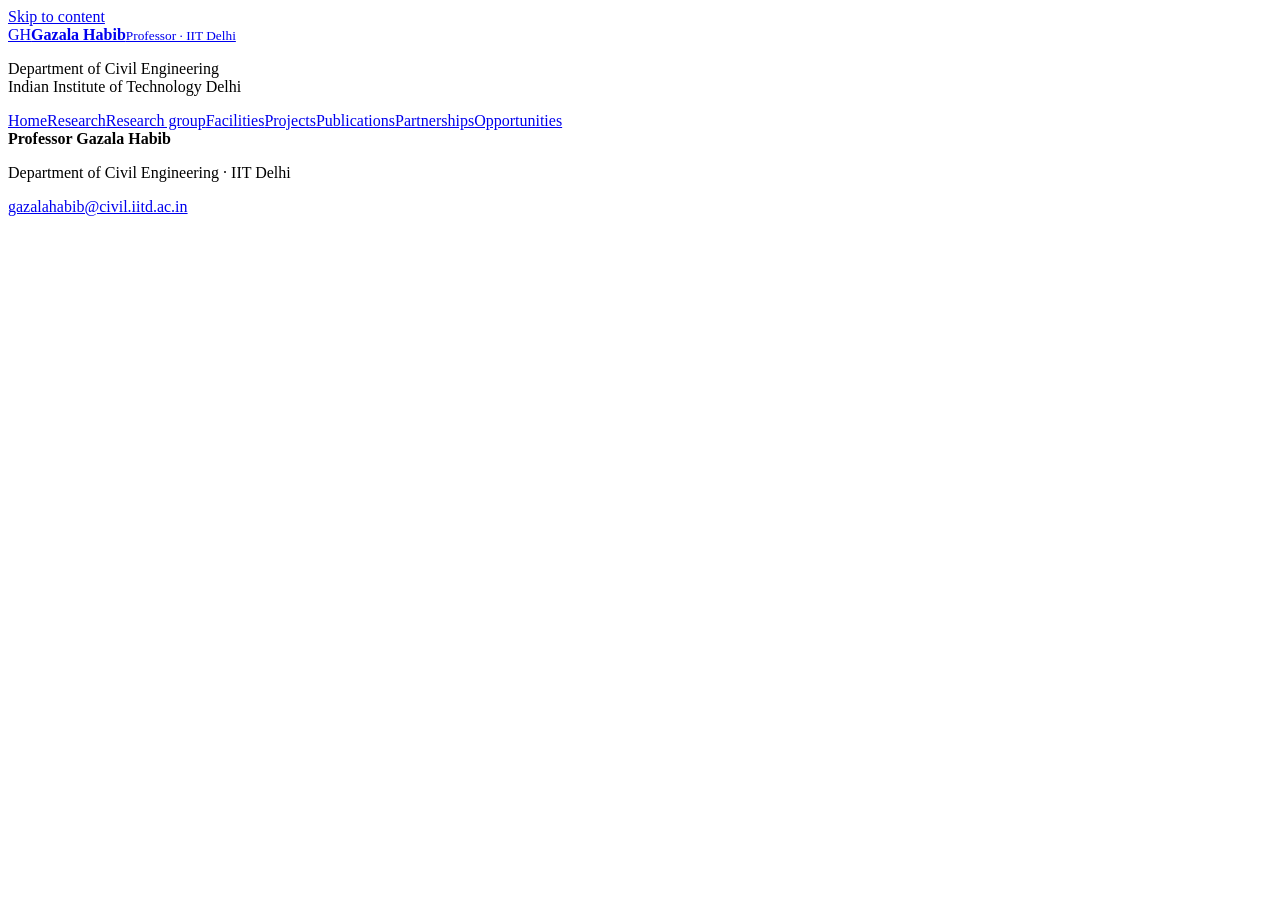
==== index.html @ dbd98998 "Add files via upload" ====
<!doctype html>
<html lang="en">
<head>
  <meta charset="utf-8">
  <meta name="viewport" content="width=device-width, initial-scale=1">
  <title>Professor Gazala Habib | Gazala Habib · IIT Delhi</title>
  <meta name="description" content="Professor Gazala Habib at IIT Delhi: biography, academic profile and contact information.">
  <meta name="theme-color" content="#123f49">
  <link rel="icon" href="assets/favicon.svg" type="image/svg+xml">
  <link rel="stylesheet" href="assets/css/styles.css">
  <script defer src="data/site.js"></script>
  <script defer src="assets/js/app.js"></script>
</head>
<body data-page="index">
  <a class="skip-link" href="#main">Skip to content</a>
  <header class="site-header">
    <div class="wrap masthead">
      <a class="brand" href="index.html" aria-label="Gazala Habib home"><span class="monogram" aria-hidden="true">GH</span><span><strong>Gazala Habib</strong><small>Professor · IIT Delhi</small></span></a>
      <p class="institution">Department of Civil Engineering<br>Indian Institute of Technology Delhi</p>
    </div>
    <div class="nav-strip"><nav class="wrap navigation" aria-label="Main navigation"><a href="index.html" aria-current="page">Home</a><a href="research.html">Research</a><a href="group.html">Research group</a><a href="facilities.html">Facilities</a><a href="projects.html">Projects</a><a href="publications.html">Publications</a><a href="partnerships.html">Partnerships</a><a href="opportunities.html">Opportunities</a></nav></div>
  </header>
  <main id="main" class="wrap" tabindex="-1">
    
    <div id="page-content"></div>
    <noscript><p class="notice">JavaScript is required to display the publication and research data in this static website. Please enable it, or visit <a href="https://web.iitd.ac.in/~gazala/">Professor Habib’s official faculty profile</a>.</p></noscript>
  </main>
  <footer class="site-footer"><div class="wrap footer-inner"><div><strong>Professor Gazala Habib</strong><p>Department of Civil Engineering · IIT Delhi</p></div><a href="mailto:gazalahabib@civil.iitd.ac.in">gazalahabib@civil.iitd.ac.in</a></div></footer>
</body>
</html>
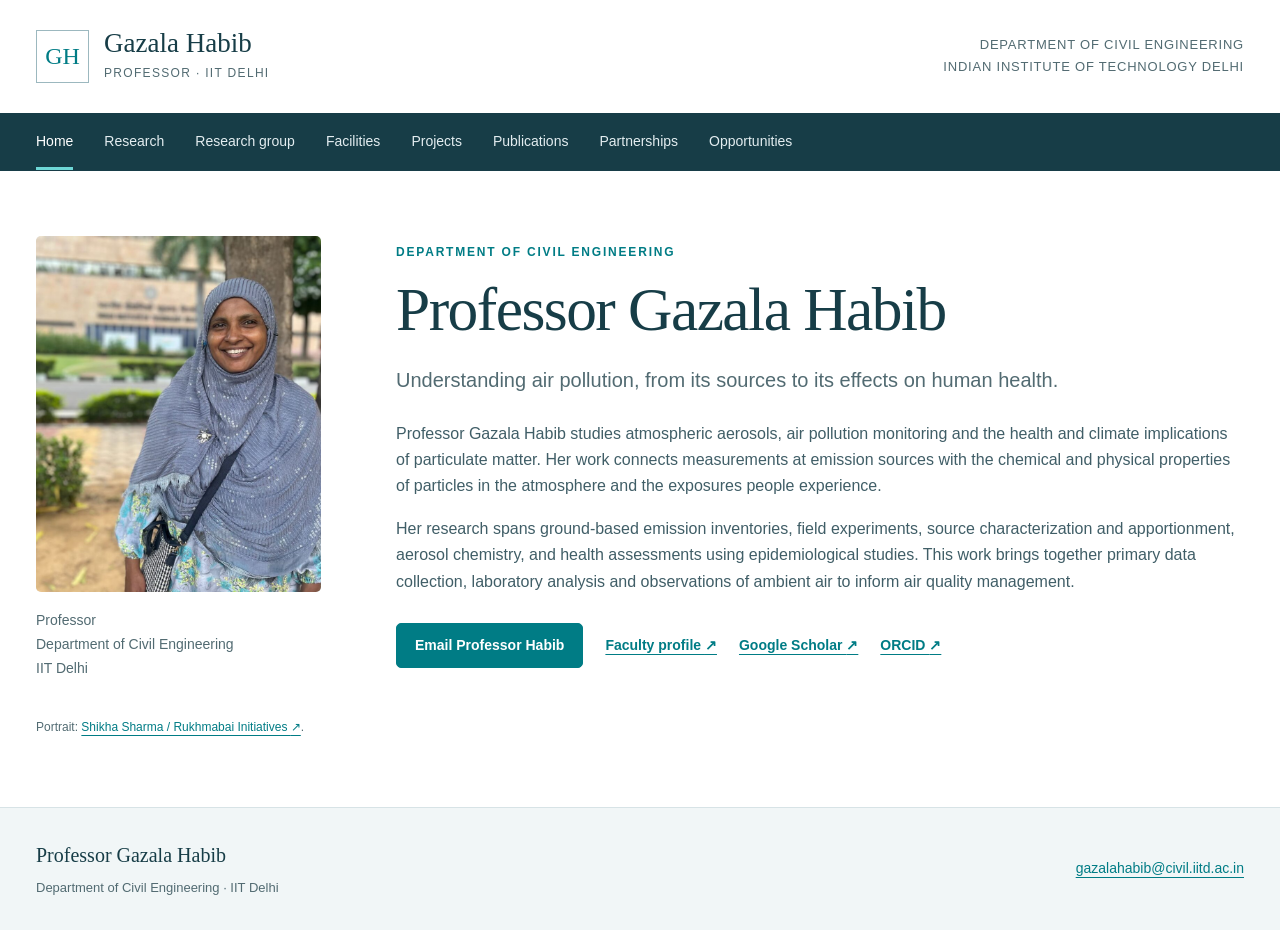
==== commit 269adca7: "Restore website assets and research data; include complete static content on all eight pages" ====
--- a/index.html
+++ b/index.html
@@ -22,8 +22,14 @@
   </header>
   <main id="main" class="wrap" tabindex="-1">
     
-    <div id="page-content"></div>
-    <noscript><p class="notice">JavaScript is required to display the publication and research data in this static website. Please enable it, or visit <a href="https://web.iitd.ac.in/~gazala/">Professor Habib’s official faculty profile</a>.</p></noscript>
+    <!-- CONTENT START -->
+<div id="page-content">
+    <section class="profile-section">
+      <aside class="profile-aside"><div class="media portrait"><img src="assets/images/professor.jpg" alt="Professor Gazala Habib" loading="eager" decoding="async" style="object-position:50% 20%"><div class="photo-placeholder" hidden><span class="placeholder-mark" aria-hidden="true">PG</span><span>Professor’s portrait</span></div></div><p class="profile-role">Professor<br>Department of Civil Engineering<br>IIT Delhi</p></aside>
+      <div class="profile-text"><p class="eyebrow">Department of Civil Engineering</p><h1>Professor Gazala Habib</h1><p class="lead">Understanding air pollution, from its sources to its effects on human health.</p><p>Professor Gazala Habib studies atmospheric aerosols, air pollution monitoring and the health and climate implications of particulate matter. Her work connects measurements at emission sources with the chemical and physical properties of particles in the atmosphere and the exposures people experience.</p><p>Her research spans ground-based emission inventories, field experiments, source characterization and apportionment, aerosol chemistry, and health assessments using epidemiological studies. This work brings together primary data collection, laboratory analysis and observations of ambient air to inform air quality management.</p><div class="link-row"><a class="button" href="mailto:gazalahabib@civil.iitd.ac.in">Email Professor Habib</a><a class="text-link" href="https://web.iitd.ac.in/~gazala/" target="_blank" rel="noopener noreferrer">Faculty profile <span aria-hidden="true">↗</span></a><a class="text-link" href="https://scholar.google.com/citations?user=O6iipQcAAAAJ&amp;hl=en" target="_blank" rel="noopener noreferrer">Google Scholar <span aria-hidden="true">↗</span></a><a class="text-link" href="https://orcid.org/0000-0003-3598-3548" target="_blank" rel="noopener noreferrer">ORCID <span aria-hidden="true">↗</span></a></div></div>
+    </section><p class="credit">Portrait: <a class="text-link" href="https://rukhmabai.com/innovative-equipment-approaches-put-dr-gazala-habibs-air-pollution-research-into-top-gear/" target="_blank" rel="noopener noreferrer">Shikha Sharma / Rukhmabai Initiatives <span aria-hidden="true">↗</span></a>.</p></div>
+<!-- CONTENT END -->
+    
   </main>
   <footer class="site-footer"><div class="wrap footer-inner"><div><strong>Professor Gazala Habib</strong><p>Department of Civil Engineering · IIT Delhi</p></div><a href="mailto:gazalahabib@civil.iitd.ac.in">gazalahabib@civil.iitd.ac.in</a></div></footer>
 </body>
--- a/assets/css/styles.css
+++ b/assets/css/styles.css
@@ -0,0 +1,9 @@
+/* Shared appearance for all eight pages. No external fonts or dependencies. */
+:root{--ink:#173d47;--muted:#526b72;--teal:#007c85;--teal-light:#e7f3f3;--line:#d7e3e6;--paper:#fff;--wash:#f5f8f9;--radius:12px;--serif:Georgia,'Times New Roman',serif;--sans:Arial,Helvetica,sans-serif}
+*{box-sizing:border-box}html{scroll-behavior:smooth}body{margin:0;color:var(--ink);background:var(--paper);font:16px/1.65 var(--sans)}h1,h2,h3,p,figure{margin:0}h1,h2,h3{font-family:var(--serif);font-weight:400;letter-spacing:-.025em;line-height:1.2}h1{font-size:clamp(2.5rem,4.8vw,4rem)}h2{font-size:clamp(1.75rem,2.7vw,2.25rem)}h3{font-size:1.5rem}p+p{margin-top:1rem}a{color:var(--teal);text-underline-offset:4px}button{font:inherit;cursor:pointer}button,a{-webkit-tap-highlight-color:transparent}a:focus-visible,button:focus-visible{outline:3px solid #dd9b1b;outline-offset:5px}[hidden]{display:none!important}.wrap{width:min(1232px,calc(100% - 72px));margin-inline:auto}.skip-link{position:absolute;left:20px;top:-100px;padding:12px;background:var(--ink);color:white;z-index:20}.skip-link:focus{top:10px}.masthead{display:flex;align-items:center;justify-content:space-between;gap:24px;padding-block:27px}.brand{display:flex;align-items:center;gap:15px;text-decoration:none;color:var(--ink)}.monogram{display:grid;place-items:center;width:53px;height:53px;border:1px solid #9cb8bf;font:24px var(--serif);color:var(--teal)}.brand strong{display:block;font:27px/1.2 var(--serif)}.brand small{font-size:12px;text-transform:uppercase;letter-spacing:.11em;color:var(--muted)}.institution{font-size:13px;text-transform:uppercase;letter-spacing:.06em;text-align:right;color:var(--muted);line-height:1.7}.nav-strip{background:var(--ink);border-bottom:1px solid var(--ink)}.navigation{display:flex;align-items:stretch;gap:31px;overflow-x:auto;scrollbar-width:thin;scrollbar-color:#739ca5 var(--ink)}.navigation a{flex:none;color:#e3edf0;text-decoration:none;font-size:14px;padding:17px 0 14px;border-bottom:3px solid transparent}.navigation a[aria-current=page]{color:#fff;border-bottom-color:#6ed7d6}.navigation a:hover{color:#b2ecea}.page-heading{max-width:850px;padding:58px 0 42px}.eyebrow{font-size:12px;letter-spacing:.15em;line-height:1.5;text-transform:uppercase;font-weight:700;color:var(--teal);margin-bottom:12px}.page-heading h1{margin-bottom:18px}.lead{font-size:20px;color:var(--muted);line-height:1.6;max-width:780px}.media{position:relative;overflow:hidden;background:#e9f0f2;isolation:isolate;aspect-ratio:16/10}.media img{display:block;width:100%;height:100%;object-fit:cover}.photo-placeholder{display:flex;flex-direction:column;align-items:center;justify-content:center;gap:12px;text-align:center;padding:28px;height:100%;min-height:140px;border:1px dashed #a1bcc4;color:#56747c;background:linear-gradient(130deg,#eff6f7,#e2edef);font-size:14px;line-height:1.5}.placeholder-mark{display:grid;place-items:center;min-width:52px;min-height:52px;font:30px var(--serif);border:1px solid #b4cacf;border-radius:50%;color:#6c929a}.home-gallery{margin-top:30px}.gallery{border-radius:var(--radius);overflow:hidden;background:var(--wash);border:1px solid var(--line)}.gallery-stage{position:relative}.home-gallery .media{aspect-ratio:2.65/1;max-height:465px}.home-gallery .photo-placeholder{background:linear-gradient(115deg,#143c47,#24636e);color:#d5e8eb;border:none}.home-gallery .placeholder-mark{color:#cce9ec;border-color:#6f929a}.slide figcaption{padding:22px 26px;background:#f2f7f8;border-top:1px solid var(--line)}.slide-kicker{font-size:12px;letter-spacing:.1em;text-transform:uppercase;display:block;margin-bottom:6px;color:var(--muted)}.slide figcaption h3{font-size:25px}.slide figcaption p{font-size:15px;margin-top:10px}.slide figcaption small{display:block;margin-top:10px;color:var(--muted)}.gallery-controls{display:flex;align-items:center;gap:16px;padding:12px 22px;border-top:1px solid var(--line);background:white}.gallery-buttons{display:flex;gap:8px}.gallery-controls button{border:1px solid #bed0d5;background:white;color:var(--ink);min-height:42px;min-width:44px;padding:5px 12px;border-radius:5px}.gallery-controls button:hover{background:var(--teal-light)}.gallery-count{font-size:14px;margin-right:auto}.profile-section{padding:65px 0 25px;display:grid;grid-template-columns:285px minmax(0,1fr);gap:75px}.portrait{aspect-ratio:4/5;border-radius:5px}.profile-role{font-size:14px;color:var(--muted);line-height:1.7;margin-top:17px}.profile-text{padding-top:7px}.profile-text h1{margin-bottom:17px}.profile-text>.lead{margin-bottom:25px}.profile-text>p:not(.eyebrow):not(.lead){color:#405e67}.link-row{display:flex;align-items:center;flex-wrap:wrap;gap:22px;margin-top:28px}.text-link{font-size:14px;font-weight:600;line-height:1.65}.button{display:inline-flex;justify-content:center;align-items:center;min-height:45px;padding:10px 18px;border:1px solid var(--teal);border-radius:5px;background:var(--teal);color:white;text-decoration:none;font-size:14px;font-weight:600}.button:hover{background:#006570}.credit{font-size:12px;color:var(--muted);padding-top:12px}.credit a{font-size:12px;font-weight:400}.research-grid{display:grid;grid-template-columns:1fr 1fr;gap:32px}.research-card{border:1px solid var(--line);border-radius:var(--radius);overflow:hidden;background:#fff}.research-card .media{aspect-ratio:16/9}.research-body{padding:29px 30px 32px}.research-body h2{font-size:30px;margin-bottom:17px}.research-body>p:not(.eyebrow){color:var(--muted)}.tags{display:flex;flex-wrap:wrap;gap:8px;margin:24px 0;padding:0;list-style:none}.tags li{font-size:12px;padding:5px 9px;border-radius:3px;color:#2c6770;background:#edf5f6}.related-paper{border-top:1px solid var(--line);padding-top:20px}.small-label{display:block;text-transform:uppercase;font-size:11px;letter-spacing:.1em;color:var(--muted);margin-bottom:7px}.editorial-note{font-size:14px;line-height:1.7;color:var(--muted);margin-top:35px;max-width:920px}.section-line{display:flex;align-items:baseline;justify-content:space-between;gap:22px;margin:8px 0 25px}.section-count{flex:none;font-size:14px;color:var(--muted)}.people-section+.people-section{margin-top:65px}.people-grid{display:grid;grid-template-columns:repeat(4,minmax(0,1fr));gap:24px}.student-card{border:1px solid var(--line);border-radius:9px;overflow:hidden;background:white}.student-portrait{aspect-ratio:4/4.5}.student-portrait img{object-position:50% 20%!important}.student-info{padding:21px}.student-info h3{font-size:24px;margin-bottom:8px}.degree-date{font-size:13px;color:var(--teal);font-weight:600;padding-bottom:16px;border-bottom:1px solid var(--line)}dl{margin:18px 0 0}dt{font-size:11px;letter-spacing:.08em;text-transform:uppercase;font-weight:700;color:var(--muted);margin-bottom:5px}dd{margin:0;font-size:14px;line-height:1.6;overflow-wrap:anywhere}dl>div+div{margin-top:16px}.facility-section+.facility-section{margin-top:55px;padding-top:40px;border-top:1px solid var(--line)}.facility-layout{display:grid;grid-template-columns:minmax(0,1.1fr) minmax(0,.9fr);gap:35px;align-items:start}.instrument-gallery .media{aspect-ratio:16/10}.instrument-gallery .media img{object-fit:contain;background:#f5f8f9}.instrument-directory{padding:24px 28px;background:#f5f8f9;border-radius:var(--radius)}.instrument-directory h3{font-size:23px;margin-bottom:15px}.instrument-directory ul{list-style:none;padding:0;margin:0}.instrument-directory li{display:flex;gap:16px;padding:11px 0;border-top:1px solid var(--line);font-size:14px}.instrument-index{flex:none;color:#608791;font-size:12px;padding-top:2px}.projects-grid{display:grid;grid-template-columns:repeat(3,minmax(0,1fr));gap:25px}.project-card{border:1px solid var(--line);border-top:5px solid var(--tone);border-radius:10px;overflow:hidden}.tone-0{--tone:#007f89;--tone-wash:#e7f4f5}.tone-1{--tone:#5d55a1;--tone-wash:#f0eef8}.tone-2{--tone:#a26321;--tone-wash:#fff3e4}.tone-3{--tone:#235f9d;--tone-wash:#eaf2fc}.funder-header{display:flex;gap:14px;align-items:center;padding:20px;background:var(--tone-wash);border-bottom:1px solid var(--line)}.funder-header p{font-size:13px;line-height:1.5}.logo-slot{flex:none;display:flex;align-items:center;justify-content:center;min-height:61px;width:86px;background:white;border:1px solid var(--line);border-radius:5px;padding:9px;color:var(--tone,var(--teal));text-align:center;font-size:12px;font-weight:700;overflow-wrap:anywhere}.logo-slot img{max-width:100%;max-height:65px;object-fit:contain}.project-body{padding:24px}.status-label{font-size:11px;letter-spacing:.06em;text-transform:uppercase;color:var(--tone);display:inline-block;margin-bottom:15px}.project-body h2{font-size:25px;line-height:1.3}.project-body>p{font-size:14px;color:var(--muted);margin-top:14px}.project-amount{font:31px var(--serif);color:var(--tone);padding:23px 0 19px;border-bottom:1px solid var(--line)}.project-details{display:grid;grid-template-columns:1fr 1fr;gap:17px 20px}.project-details>div{margin:0}.project-details .full{grid-column:1/-1}.publication-intro{font-size:14px;max-width:900px;color:var(--muted)}.publication-intro .link-row{margin-top:18px}.year-links{display:flex;flex-wrap:wrap;gap:10px;margin:30px 0 45px}.year-links a{padding:6px 12px;background:var(--teal-light);border-radius:4px;text-decoration:none;font-size:14px}.publication-year{display:grid;grid-template-columns:100px minmax(0,1fr);gap:28px;padding-top:20px;scroll-margin-top:25px}.publication-year>h2{padding-top:22px;color:var(--teal)}.publication-year ol{list-style:none;margin:0;padding:0;counter-reset:paper}.publication-year li{counter-increment:paper;position:relative;padding-left:35px}.publication-year li:before{content:counter(paper,decimal-leading-zero);position:absolute;top:28px;left:0;font:14px var(--serif);color:#729097}.publication{padding:25px 0;border-top:1px solid var(--line)}.publication h3{font-size:23px;line-height:1.35;margin-bottom:13px}.publication-title{color:var(--ink);text-decoration:none}.publication-title:hover{text-decoration:underline}.publication .eyebrow{font-size:10px;margin-bottom:8px}.authors,.journal{font-size:14px;color:var(--muted);line-height:1.65}.journal{font-style:italic;margin-top:9px}.doi{font-size:13px;display:inline-block;margin-top:8px;overflow-wrap:anywhere}.partners-grid{display:grid;grid-template-columns:repeat(3,minmax(0,1fr));gap:25px}.partner-card{padding:30px;border:1px solid var(--line);border-top:5px solid var(--tone);border-radius:10px;background:linear-gradient(var(--tone-wash),white 200px)}.partner-card .logo-slot{width:140px;height:95px;margin-bottom:30px;font-size:18px}.partner-card .eyebrow{font-size:11px;color:var(--tone)}.partner-card h2{font-size:28px;margin-bottom:19px}.partner-card>p:not(.eyebrow){color:var(--muted);font-size:15px;margin-bottom:23px}.support-section{margin-top:45px;padding:30px 0;border-top:1px solid var(--line);max-width:850px}.support-section h2{margin-bottom:18px}.support-section p{color:var(--muted);margin-bottom:20px}.opportunity-grid{display:grid;grid-template-columns:1fr 1fr;gap:30px}.opportunity-panel{padding:32px;border:1px solid var(--line);border-radius:var(--radius);background:var(--wash)}.opportunity-panel h2{margin-bottom:22px}.opportunity-panel p{color:var(--muted)}.opportunity-panel .button{margin-top:24px}.notice{padding:20px 24px;border-left:3px solid var(--teal);background:var(--teal-light);color:#355e67;margin-top:28px;font-size:14px}.site-footer{margin-top:70px;background:#f1f6f7;border-top:1px solid var(--line);padding:31px 0}.footer-inner{display:flex;justify-content:space-between;gap:25px;align-items:center;font-size:14px}.footer-inner strong{font-family:var(--serif);font-size:20px;font-weight:400}.footer-inner p{font-size:13px;color:var(--muted);margin-top:5px}.footer-inner>a{font-size:14px;overflow-wrap:anywhere}
+@media(min-width:1450px){.wrap{max-width:1300px}}
+@media(max-width:1050px){.navigation{gap:23px}.people-grid{grid-template-columns:repeat(3,minmax(0,1fr))}.projects-grid{grid-template-columns:repeat(2,minmax(0,1fr))}.profile-section{gap:40px;grid-template-columns:245px minmax(0,1fr)}.partners-grid{grid-template-columns:1fr 1fr}.facility-layout{gap:24px}}
+@media(max-width:760px){.wrap{width:calc(100% - 36px)}.institution{display:none}.masthead{padding:21px 0}.brand strong{font-size:25px}.navigation{gap:24px}.navigation a{padding-top:15px;font-size:14px}.page-heading{padding:37px 0 30px}.lead{font-size:18px}.home-gallery{margin-top:20px}.home-gallery .media{aspect-ratio:1.7}.profile-section{grid-template-columns:185px minmax(0,1fr);gap:26px;padding-top:38px}.profile-text h1{font-size:37px}.research-grid,.facility-layout,.opportunity-grid{grid-template-columns:1fr}.research-grid{gap:28px}.people-grid{grid-template-columns:repeat(2,minmax(0,1fr));gap:18px}.projects-grid,.partners-grid{gap:20px}.funder-header{flex-direction:column;align-items:flex-start}.project-body{padding:21px}.footer-inner{align-items:flex-start;flex-direction:column}.publication-year{grid-template-columns:65px minmax(0,1fr);gap:10px}.publication h3{font-size:21px}.facility-section+.facility-section{margin-top:35px;padding-top:30px}.section-line{align-items:flex-start}.section-count{font-size:12px}.instrument-directory{padding:24px}.gallery-controls{padding:12px 16px}}
+@media(max-width:500px){.profile-section{grid-template-columns:1fr}.profile-aside{display:grid;grid-template-columns:165px 1fr;gap:18px;align-items:end}.profile-role{margin:0;font-size:13px}.profile-text h1{font-size:40px}.home-gallery .media{aspect-ratio:1.3}.slide figcaption{padding:18px}.slide figcaption h3{font-size:22px}.people-grid,.projects-grid,.partners-grid{grid-template-columns:1fr}.student-card{max-width:360px;width:100%;margin-inline:auto}.student-portrait{aspect-ratio:1/1}.student-info{padding:24px}.student-info h3{font-size:28px}.funder-header{flex-direction:row;align-items:center}.project-body h2{font-size:27px}.research-body{padding:25px}.publication-year{grid-template-columns:1fr;gap:16px}.publication-year>h2{font-size:32px}.publication-year li{padding-left:27px}.section-line{flex-wrap:wrap;gap:10px}.section-count{font-size:14px}.opportunity-panel{padding:25px}.brand small{font-size:11px}.link-row{gap:18px}.partners-grid .logo-slot{width:135px}}
+@media(prefers-reduced-motion:reduce){html{scroll-behavior:auto}*{animation:none!important;transition:none!important}}
+@media print{.navigation,.gallery-controls,.skip-link{display:none}.wrap{width:100%}.site-footer{background:white}.people-grid,.projects-grid{grid-template-columns:1fr 1fr}.research-card,.student-card,.project-card,.publication{break-inside:avoid}}
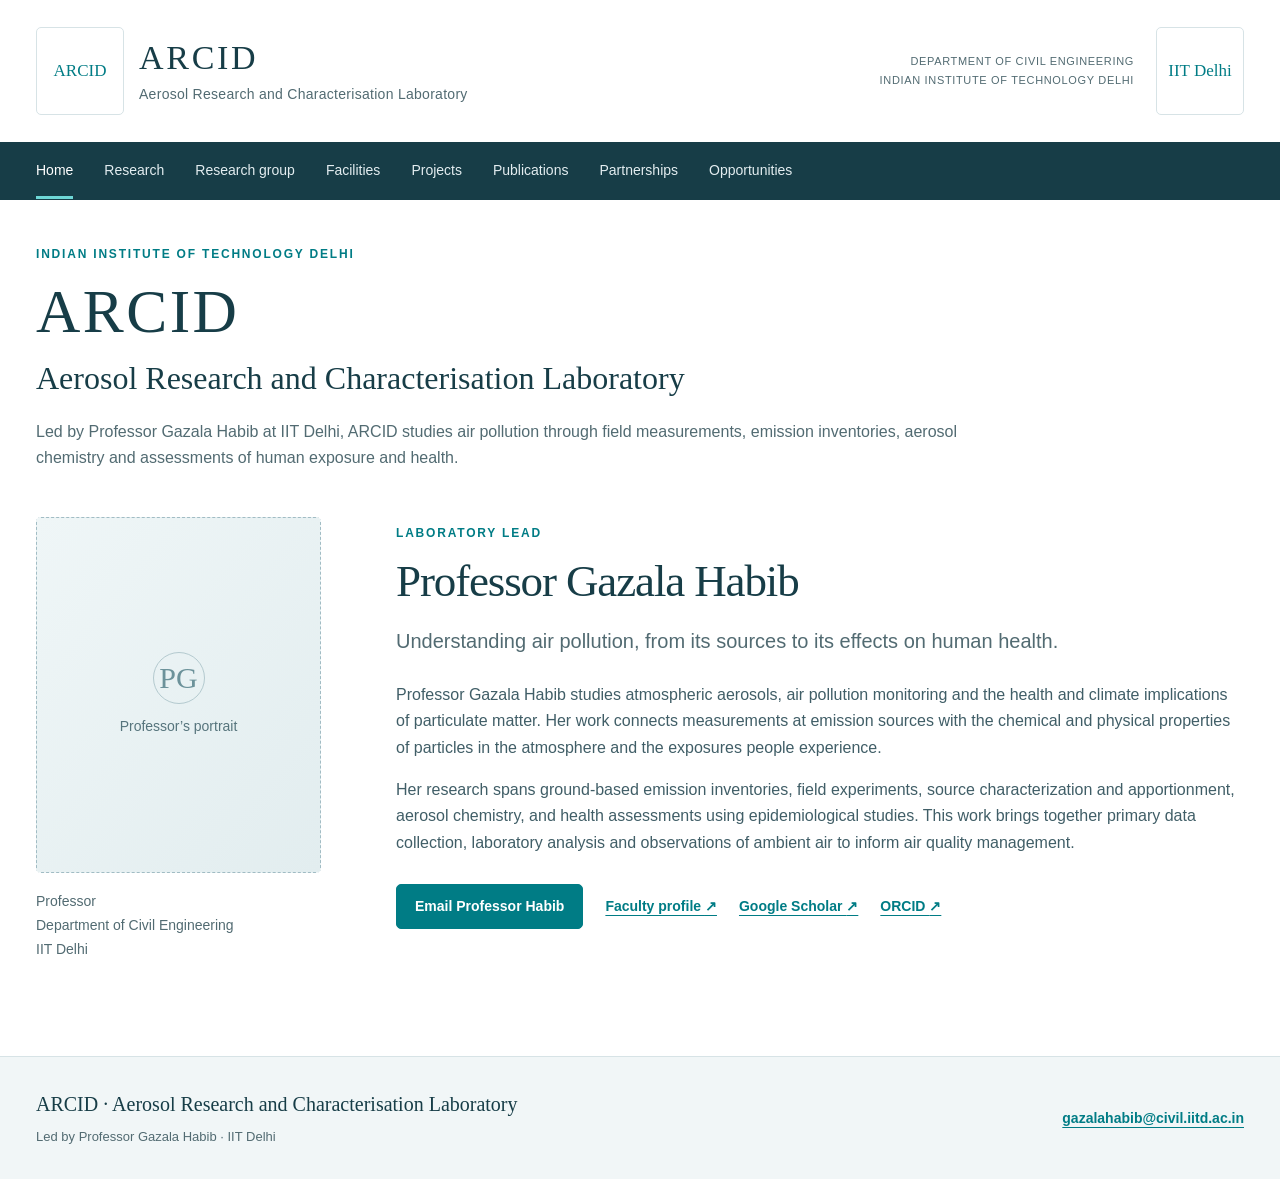
==== commit 533c6395: "Brand the website as ARCID, add shared logo settings and simplify researcher cards" ====
--- a/index.html
+++ b/index.html
@@ -3,8 +3,8 @@
 <head>
   <meta charset="utf-8">
   <meta name="viewport" content="width=device-width, initial-scale=1">
-  <title>Professor Gazala Habib | Gazala Habib · IIT Delhi</title>
-  <meta name="description" content="Professor Gazala Habib at IIT Delhi: biography, academic profile and contact information.">
+  <title>ARCID | Aerosol Research and Characterisation Laboratory · IIT Delhi</title>
+  <meta name="description" content="ARCID, the Aerosol Research and Characterisation Laboratory led by Professor Gazala Habib at IIT Delhi.">
   <meta name="theme-color" content="#123f49">
   <link rel="icon" href="assets/favicon.svg" type="image/svg+xml">
   <link rel="stylesheet" href="assets/css/styles.css">
@@ -13,24 +13,19 @@
 </head>
 <body data-page="index">
   <a class="skip-link" href="#main">Skip to content</a>
-  <header class="site-header">
-    <div class="wrap masthead">
-      <a class="brand" href="index.html" aria-label="Gazala Habib home"><span class="monogram" aria-hidden="true">GH</span><span><strong>Gazala Habib</strong><small>Professor · IIT Delhi</small></span></a>
-      <p class="institution">Department of Civil Engineering<br>Indian Institute of Technology Delhi</p>
-    </div>
-    <div class="nav-strip"><nav class="wrap navigation" aria-label="Main navigation"><a href="index.html" aria-current="page">Home</a><a href="research.html">Research</a><a href="group.html">Research group</a><a href="facilities.html">Facilities</a><a href="projects.html">Projects</a><a href="publications.html">Publications</a><a href="partnerships.html">Partnerships</a><a href="opportunities.html">Opportunities</a></nav></div>
-  </header>
+  <header id="site-header" class="site-header"><div class="wrap masthead"><a class="brand lab-brand" href="index.html" aria-label="ARCID home"><span class="header-logo"><span>ARCID</span></span><span class="brand-copy"><strong>ARCID</strong><small>Aerosol Research and Characterisation Laboratory</small></span></a><div class="institution-brand"><p class="institution">Department of Civil Engineering<br>Indian Institute of Technology Delhi</p><span class="header-logo"><span>IIT Delhi</span></span></div></div><div class="nav-strip"><nav class="wrap navigation" aria-label="Main navigation"><a href="index.html" aria-current="page">Home</a><a href="research.html">Research</a><a href="group.html">Research group</a><a href="facilities.html">Facilities</a><a href="projects.html">Projects</a><a href="publications.html">Publications</a><a href="partnerships.html">Partnerships</a><a href="opportunities.html">Opportunities</a></nav></div></header>
   <main id="main" class="wrap" tabindex="-1">
     
     <!-- CONTENT START -->
 <div id="page-content">
+    <section class="lab-overview"><p class="eyebrow">Indian Institute of Technology Delhi</p><h1>ARCID</h1><p class="lead">Aerosol Research and Characterisation Laboratory</p><p>Led by Professor Gazala Habib at IIT Delhi, ARCID studies air pollution through field measurements, emission inventories, aerosol chemistry and assessments of human exposure and health.</p></section>
     <section class="profile-section">
-      <aside class="profile-aside"><div class="media portrait"><img src="assets/images/professor.jpg" alt="Professor Gazala Habib" loading="eager" decoding="async" style="object-position:50% 20%"><div class="photo-placeholder" hidden><span class="placeholder-mark" aria-hidden="true">PG</span><span>Professor’s portrait</span></div></div><p class="profile-role">Professor<br>Department of Civil Engineering<br>IIT Delhi</p></aside>
-      <div class="profile-text"><p class="eyebrow">Department of Civil Engineering</p><h1>Professor Gazala Habib</h1><p class="lead">Understanding air pollution, from its sources to its effects on human health.</p><p>Professor Gazala Habib studies atmospheric aerosols, air pollution monitoring and the health and climate implications of particulate matter. Her work connects measurements at emission sources with the chemical and physical properties of particles in the atmosphere and the exposures people experience.</p><p>Her research spans ground-based emission inventories, field experiments, source characterization and apportionment, aerosol chemistry, and health assessments using epidemiological studies. This work brings together primary data collection, laboratory analysis and observations of ambient air to inform air quality management.</p><div class="link-row"><a class="button" href="mailto:gazalahabib@civil.iitd.ac.in">Email Professor Habib</a><a class="text-link" href="https://web.iitd.ac.in/~gazala/" target="_blank" rel="noopener noreferrer">Faculty profile <span aria-hidden="true">↗</span></a><a class="text-link" href="https://scholar.google.com/citations?user=O6iipQcAAAAJ&amp;hl=en" target="_blank" rel="noopener noreferrer">Google Scholar <span aria-hidden="true">↗</span></a><a class="text-link" href="https://orcid.org/0000-0003-3598-3548" target="_blank" rel="noopener noreferrer">ORCID <span aria-hidden="true">↗</span></a></div></div>
-    </section><p class="credit">Portrait: <a class="text-link" href="https://rukhmabai.com/innovative-equipment-approaches-put-dr-gazala-habibs-air-pollution-research-into-top-gear/" target="_blank" rel="noopener noreferrer">Shikha Sharma / Rukhmabai Initiatives <span aria-hidden="true">↗</span></a>.</p></div>
+      <aside class="profile-aside"><div class="media portrait"><div class="photo-placeholder"><span class="placeholder-mark" aria-hidden="true">PG</span><span>Professor’s portrait</span></div></div><p class="profile-role">Professor<br>Department of Civil Engineering<br>IIT Delhi</p></aside>
+      <div class="profile-text"><p class="eyebrow">Laboratory lead</p><h2>Professor Gazala Habib</h2><p class="lead">Understanding air pollution, from its sources to its effects on human health.</p><p>Professor Gazala Habib studies atmospheric aerosols, air pollution monitoring and the health and climate implications of particulate matter. Her work connects measurements at emission sources with the chemical and physical properties of particles in the atmosphere and the exposures people experience.</p><p>Her research spans ground-based emission inventories, field experiments, source characterization and apportionment, aerosol chemistry, and health assessments using epidemiological studies. This work brings together primary data collection, laboratory analysis and observations of ambient air to inform air quality management.</p><div class="link-row"><a class="button" href="mailto:gazalahabib@civil.iitd.ac.in">Email Professor Habib</a><a class="text-link" href="https://web.iitd.ac.in/~gazala/" target="_blank" rel="noopener noreferrer">Faculty profile <span aria-hidden="true">↗</span></a><a class="text-link" href="https://scholar.google.com/citations?user=O6iipQcAAAAJ&amp;hl=en" target="_blank" rel="noopener noreferrer">Google Scholar <span aria-hidden="true">↗</span></a><a class="text-link" href="https://orcid.org/0000-0003-3598-3548" target="_blank" rel="noopener noreferrer">ORCID <span aria-hidden="true">↗</span></a></div></div>
+    </section></div>
 <!-- CONTENT END -->
     
   </main>
-  <footer class="site-footer"><div class="wrap footer-inner"><div><strong>Professor Gazala Habib</strong><p>Department of Civil Engineering · IIT Delhi</p></div><a href="mailto:gazalahabib@civil.iitd.ac.in">gazalahabib@civil.iitd.ac.in</a></div></footer>
+  <footer id="site-footer" class="site-footer"><div class="wrap footer-inner"><div><strong>ARCID · Aerosol Research and Characterisation Laboratory</strong><p>Led by Professor Gazala Habib · IIT Delhi</p></div><a class="text-link" href="mailto:gazalahabib@civil.iitd.ac.in">gazalahabib@civil.iitd.ac.in</a></div></footer>
 </body>
 </html>
--- a/assets/css/styles.css
+++ b/assets/css/styles.css
@@ -7,3 +7,8 @@
 @media(max-width:500px){.profile-section{grid-template-columns:1fr}.profile-aside{display:grid;grid-template-columns:165px 1fr;gap:18px;align-items:end}.profile-role{margin:0;font-size:13px}.profile-text h1{font-size:40px}.home-gallery .media{aspect-ratio:1.3}.slide figcaption{padding:18px}.slide figcaption h3{font-size:22px}.people-grid,.projects-grid,.partners-grid{grid-template-columns:1fr}.student-card{max-width:360px;width:100%;margin-inline:auto}.student-portrait{aspect-ratio:1/1}.student-info{padding:24px}.student-info h3{font-size:28px}.funder-header{flex-direction:row;align-items:center}.project-body h2{font-size:27px}.research-body{padding:25px}.publication-year{grid-template-columns:1fr;gap:16px}.publication-year>h2{font-size:32px}.publication-year li{padding-left:27px}.section-line{flex-wrap:wrap;gap:10px}.section-count{font-size:14px}.opportunity-panel{padding:25px}.brand small{font-size:11px}.link-row{gap:18px}.partners-grid .logo-slot{width:135px}}
 @media(prefers-reduced-motion:reduce){html{scroll-behavior:auto}*{animation:none!important;transition:none!important}}
 @media print{.navigation,.gallery-controls,.skip-link{display:none}.wrap{width:100%}.site-footer{background:white}.people-grid,.projects-grid{grid-template-columns:1fr 1fr}.research-card,.student-card,.project-card,.publication{break-inside:avoid}}
+
+/* ARCID shared identity. Logo images are contained, so JPEG and PNG logos are not cropped. */
+.lab-brand{min-width:0;flex:1}.brand-copy{min-width:0}.lab-brand strong{font-size:34px;letter-spacing:.08em}.lab-brand small{display:block;max-width:390px;text-transform:none;letter-spacing:.02em;font-size:14px;line-height:1.45;margin-top:5px}.header-logo{flex:none;display:flex;align-items:center;justify-content:center;width:88px;height:88px;padding:7px;border:1px solid var(--line);border-radius:5px;color:var(--teal);background:#fff;font:17px var(--serif);text-align:center}.header-logo img{width:100%;height:100%;object-fit:contain}.institution-brand{display:flex;align-items:center;justify-content:flex-end;gap:22px;flex:none}.institution-brand .institution{font-size:11px}.lab-overview{padding-top:45px;max-width:930px}.lab-overview h1{letter-spacing:.04em;margin-bottom:8px}.lab-overview .lead{font-family:var(--serif);font-size:clamp(23px,3vw,32px);line-height:1.35;color:var(--ink)}.lab-overview>p:last-child{margin-top:19px;color:var(--muted)}.profile-text h2{font-size:clamp(30px,4vw,45px);margin-bottom:17px}.profile-section{padding-top:45px}body[data-page=group] #main{padding-top:44px}.people-section .section-line h1{font-size:clamp(1.75rem,2.7vw,2.25rem)}
+@media(max-width:1050px){.institution-brand .institution{display:none}.institution-brand{gap:0}}
+@media(max-width:500px){.masthead{gap:12px;align-items:flex-start}.lab-brand{gap:10px}.header-logo{width:58px;height:64px;font-size:12px;padding:4px}.lab-brand strong{font-size:24px}.lab-brand small{font-size:11px;max-width:180px}.lab-overview{padding-top:30px}body[data-page=group] #main{padding-top:30px}.footer-inner strong{font-size:18px}}
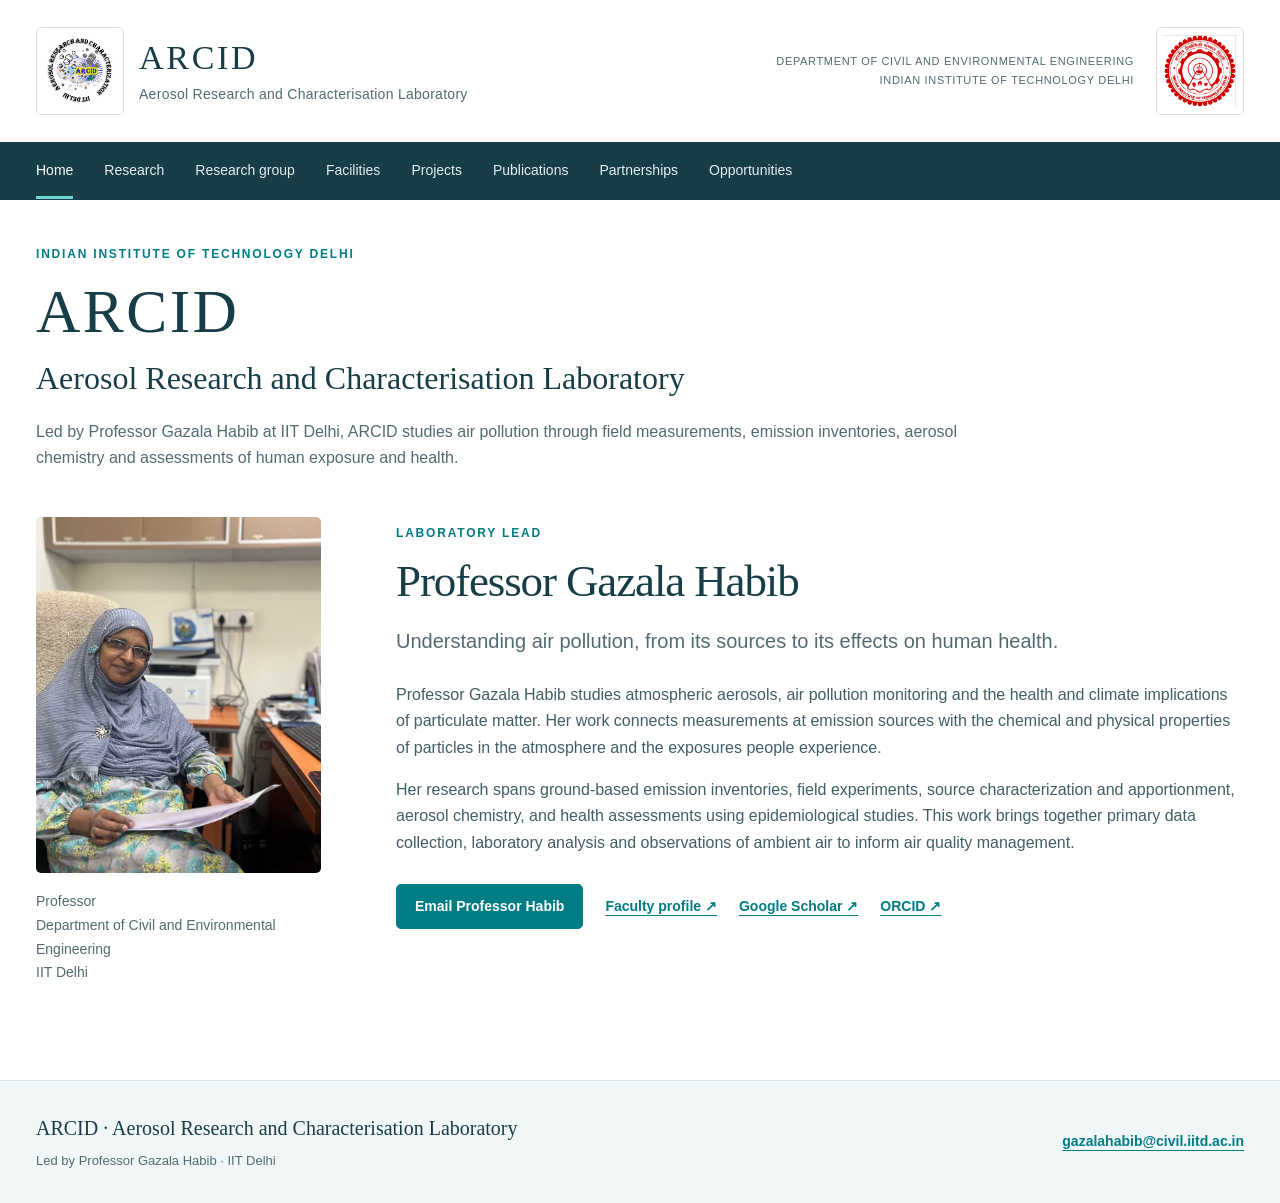
==== commit b3049c0b: "Fix student data syntax, link uploaded portraits and refresh published content" ====
--- a/index.html
+++ b/index.html
@@ -13,14 +13,14 @@
 </head>
 <body data-page="index">
   <a class="skip-link" href="#main">Skip to content</a>
-  <header id="site-header" class="site-header"><div class="wrap masthead"><a class="brand lab-brand" href="index.html" aria-label="ARCID home"><span class="header-logo"><span>ARCID</span></span><span class="brand-copy"><strong>ARCID</strong><small>Aerosol Research and Characterisation Laboratory</small></span></a><div class="institution-brand"><p class="institution">Department of Civil Engineering<br>Indian Institute of Technology Delhi</p><span class="header-logo"><span>IIT Delhi</span></span></div></div><div class="nav-strip"><nav class="wrap navigation" aria-label="Main navigation"><a href="index.html" aria-current="page">Home</a><a href="research.html">Research</a><a href="group.html">Research group</a><a href="facilities.html">Facilities</a><a href="projects.html">Projects</a><a href="publications.html">Publications</a><a href="partnerships.html">Partnerships</a><a href="opportunities.html">Opportunities</a></nav></div></header>
+  <header id="site-header" class="site-header"><div class="wrap masthead"><a class="brand lab-brand" href="index.html" aria-label="ARCID home"><span class="header-logo"><img src="assets/images/ARCID logo.jpg" alt="ARCID logo" decoding="async"><span hidden>ARCID</span></span><span class="brand-copy"><strong>ARCID</strong><small>Aerosol Research and Characterisation Laboratory</small></span></a><div class="institution-brand"><p class="institution">Department of Civil and Environmental Engineering<br>Indian Institute of Technology Delhi</p><span class="header-logo"><img src="assets/images/Logo_IITD.jpg" alt="IIT Delhi logo" decoding="async"><span hidden>IIT Delhi</span></span></div></div><div class="nav-strip"><nav class="wrap navigation" aria-label="Main navigation"><a href="index.html" aria-current="page">Home</a><a href="research.html">Research</a><a href="group.html">Research group</a><a href="facilities.html">Facilities</a><a href="projects.html">Projects</a><a href="publications.html">Publications</a><a href="partnerships.html">Partnerships</a><a href="opportunities.html">Opportunities</a></nav></div></header>
   <main id="main" class="wrap" tabindex="-1">
     
     <!-- CONTENT START -->
 <div id="page-content">
     <section class="lab-overview"><p class="eyebrow">Indian Institute of Technology Delhi</p><h1>ARCID</h1><p class="lead">Aerosol Research and Characterisation Laboratory</p><p>Led by Professor Gazala Habib at IIT Delhi, ARCID studies air pollution through field measurements, emission inventories, aerosol chemistry and assessments of human exposure and health.</p></section>
     <section class="profile-section">
-      <aside class="profile-aside"><div class="media portrait"><div class="photo-placeholder"><span class="placeholder-mark" aria-hidden="true">PG</span><span>Professor’s portrait</span></div></div><p class="profile-role">Professor<br>Department of Civil Engineering<br>IIT Delhi</p></aside>
+      <aside class="profile-aside"><div class="media portrait"><img src="assets/images/gazala_habib_homepage.jpg" alt="Professor Gazala Habib" loading="eager" decoding="async" style="object-position:50% 20%"><div class="photo-placeholder" hidden><span class="placeholder-mark" aria-hidden="true">PG</span><span>Professor’s portrait</span></div></div><p class="profile-role">Professor<br>Department of Civil and Environmental Engineering<br>IIT Delhi</p></aside>
       <div class="profile-text"><p class="eyebrow">Laboratory lead</p><h2>Professor Gazala Habib</h2><p class="lead">Understanding air pollution, from its sources to its effects on human health.</p><p>Professor Gazala Habib studies atmospheric aerosols, air pollution monitoring and the health and climate implications of particulate matter. Her work connects measurements at emission sources with the chemical and physical properties of particles in the atmosphere and the exposures people experience.</p><p>Her research spans ground-based emission inventories, field experiments, source characterization and apportionment, aerosol chemistry, and health assessments using epidemiological studies. This work brings together primary data collection, laboratory analysis and observations of ambient air to inform air quality management.</p><div class="link-row"><a class="button" href="mailto:gazalahabib@civil.iitd.ac.in">Email Professor Habib</a><a class="text-link" href="https://web.iitd.ac.in/~gazala/" target="_blank" rel="noopener noreferrer">Faculty profile <span aria-hidden="true">↗</span></a><a class="text-link" href="https://scholar.google.com/citations?user=O6iipQcAAAAJ&amp;hl=en" target="_blank" rel="noopener noreferrer">Google Scholar <span aria-hidden="true">↗</span></a><a class="text-link" href="https://orcid.org/0000-0003-3598-3548" target="_blank" rel="noopener noreferrer">ORCID <span aria-hidden="true">↗</span></a></div></div>
     </section></div>
 <!-- CONTENT END -->
